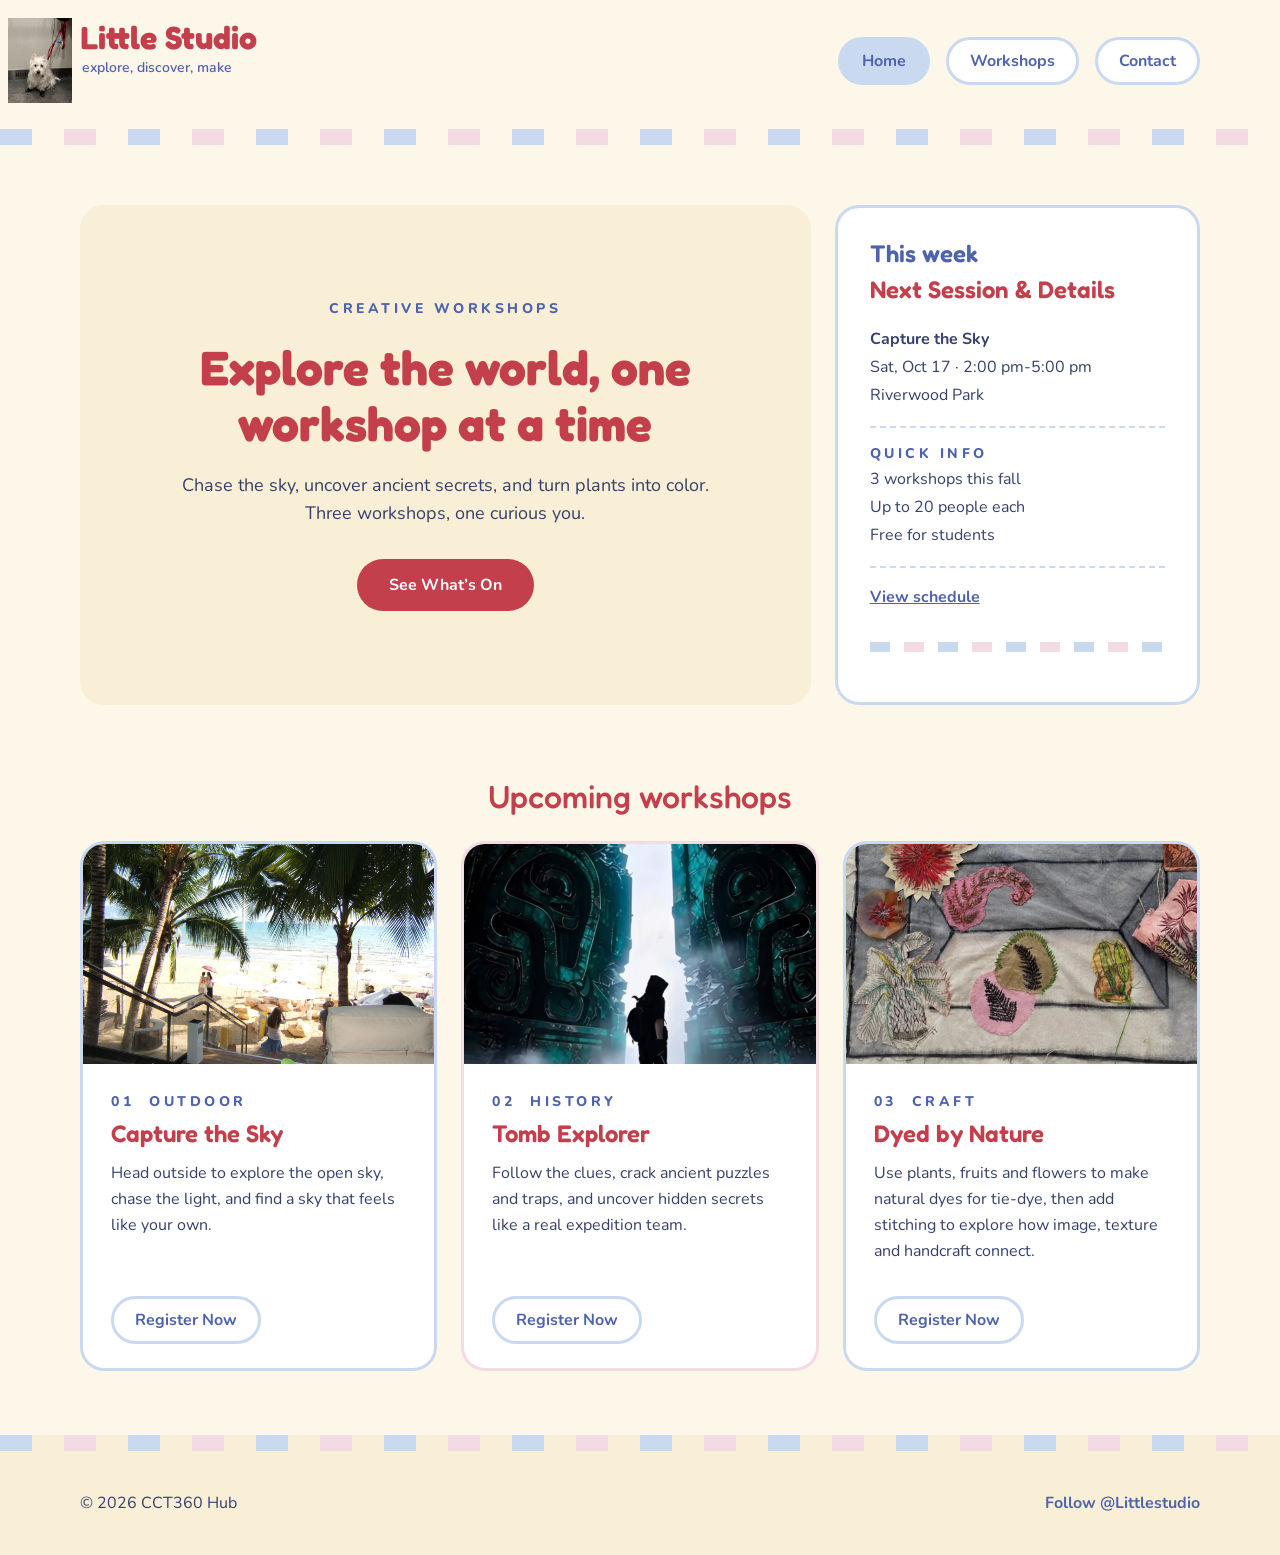
==== index.html @ d494dcdf "version-1" ====
<!DOCTYPE html>
<html lang="en">
<head>
  <meta charset="UTF-8">
  <meta name="viewport" content="width=device-width, initial-scale=1.0">
  <title>Little Studio</title>
  <link href="https://fonts.googleapis.com/css2?family=Fredoka:wght@500;600;700&family=Nunito:wght@400;600;700;800&display=swap" rel="stylesheet">
  <link rel="stylesheet" href="css/style.css">
</head>
<body>

  <header class="site-header">
    <a href="#" class="logo">
      <img src="assets/logo.png" alt="Star logo">
      <div>
        <p class="logo-name">Little Studio</p>
        <p class="logo-tagline">explore, discover, make</p>
      </div>
    </a>
    <nav>
      <ul class="nav-links">
        <li><a href="#" class="active">Home</a></li>
        <li><a href="#">Workshops</a></li>
        <li><a href="#">Contact</a></li>
      </ul>
    </nav>
  </header>

  <div class="stripe"></div>

  <main class="container">

    <!-- Hero -->
    <section class="hero-grid">

      <div class="spotlight-banner">
        <p class="eyebrow">CREATIVE WORKSHOPS</p>
        <h1>Explore the world, one workshop at a time</h1>
        <p class="lead">Chase the sky, uncover ancient secrets, and turn plants into color. Three workshops, one curious you.</p>
        <a href="#" class="btn-primary">See What’s On</a>
      </div>

      <aside class="sidebar">
        <h2>This week</h2>
        <h3>Next Session &amp; Details</h3>
        <p class="session-name">Capture the Sky</p>
        <p>Sat, Oct 17 · 2:00 pm-5:00 pm</p>
        <p>Riverwood Park</p>

        <hr>

        <p class="eyebrow">QUICK INFO</p>
        <p>3 workshops this fall</p>
        <p>Up to 20 people each</p>
        <p>Free for students</p>

        <hr>

        <a href="#" class="quick-link">View schedule</a>
        <div class="stripe-small"></div>
      </aside>

    </section>

    <h2 class="section-title">Upcoming workshops</h2>

    <section class="cards-gallery">

      <article class="card">
        <img src="assets/image1.jpg" alt="Beach with palm leaves and blue sky">
        <p class="eyebrow">01&nbsp; OUTDOOR</p>
        <h3>Capture the Sky</h3>
        <p>Head outside to explore the open sky, chase the light, and find a sky that feels like your own.</p>
        <a href="#" class="btn">Register Now</a>
      </article>

      <article class="card card-pink">
        <img src="assets/image2.jpg" alt="Explorer in an ancient tomb">
        <p class="eyebrow">02&nbsp; HISTORY</p>
        <h3>Tomb Explorer</h3>
        <p>Follow the clues, crack ancient puzzles and traps, and uncover hidden secrets like a real expedition team.</p>
        <a href="#" class="btn">Register Now</a>
      </article>

      <article class="card">
        <img src="assets/image3.jpg" alt="Fabric dyed with plants and flowers">
        <p class="eyebrow">03&nbsp; CRAFT</p>
        <h3>Dyed by Nature</h3>
        <p>Use plants, fruits and flowers to make natural dyes for tie-dye, then add stitching to explore how image, texture and handcraft connect.</p>
        <a href="#" class="btn">Register Now</a>
      </article>

    </section>

  </main>

  <div class="stripe stripe-footer"></div>

  <footer class="site-footer">
    <p>&copy; 2026 CCT360 Hub</p>
    <a href="#">Follow @Littlestudio</a>
  </footer>

</body>
</html>
---- css/style.css ----
* {
  box-sizing: border-box;
}

body {
  margin: 0;
  background-color: #FCF7E8;
  color: #36406B;
  font-family: "Nunito", sans-serif;
  font-size: 16px;
  line-height: 26px;
}

h1,
h2,
h3,
p,
ul {
  margin: 0;
}

a {
  text-decoration: none;
}

img {
  display: block;
  max-width: 100%;
}

.eyebrow {
  color: #4F63AD;
  font-size: 14px;
  font-weight: 800;
  line-height: 20px;
  letter-spacing: 3.5px;
}


.stripe {
  height: 12px;
  background-image: repeating-linear-gradient(90deg, #C9DAF0 0px 24px, transparent 24px 48px, #F4DAE3 48px 72px, transparent 72px 96px);
}

.stripe-footer {
  background-color: #F8EFD6;
}

.stripe-small {
  height: 10px;
  margin-top: auto;
  background-image: repeating-linear-gradient(90deg, #C9DAF0 0px 20px, transparent 20px 34px, #F4DAE3 34px 54px, transparent 54px 68px);
}


.site-header {
  display: flex;
  justify-content: space-between;
  align-items: center;
  flex-wrap: wrap;
  gap: 20px;
  padding: 16px 20px 20px 7px;
}

.logo {
  display: flex;
  align-items: flex-start;
  gap: 4px;
}

.logo img {
  width: 37px;
}

.logo-name {
  color: #C43F4C;
  font-family: "Fredoka", sans-serif;
  font-size: 32px;
  font-weight: 700;
  line-height: 40px;
}

.logo-tagline {
  margin-left: 2px;
  color: #4F63AD;
  font-size: 14px;
  font-weight: 600;
  line-height: 20px;
}

.nav-links {
  display: flex;
  gap: 10px;
  padding-left: 13px;
  list-style: none;
}

.nav-links a {
  display: block;
  padding: 9px 15px;
  border: 3px solid #C9DAF0;
  border-radius: 999px;
  background-color: #FFFFFF;
  color: #4F63AD;
  font-weight: 700;
  line-height: 24px;
}

.nav-links a.active {
  background-color: #C9DAF0;
}


.container {
  padding: 32px 20px 56px;
}


.hero-grid {
  display: grid;
  grid-template-columns: 1fr;
  gap: 24px;
}

.spotlight-banner {
  display: flex;
  flex-direction: column;
  justify-content: center;
  align-items: center;
  padding: 40px 24px;
  border-radius: 24px;
  background-color: #F8EFD6;
  text-align: center;
}

.spotlight-banner h1 {
  margin: 16px 0;
  color: #C43F4C;
  font-family: "Fredoka", sans-serif;
  font-size: 36px;
  font-weight: 700;
  line-height: 44px;
}

.lead {
  max-width: 560px;
  font-size: 18px;
  line-height: 28px;
}

.btn-primary {
  margin-top: 28px;
  padding: 14px 32px;
  border-radius: 999px;
  background-color: #C43F4C;
  color: #FFFFFF;
  font-weight: 700;
  line-height: 24px;
}

.sidebar {
  display: flex;
  flex-direction: column;
  padding: 20px 24px 30px;
  border: 3px solid #C9DAF0;
  border-radius: 24px;
  background-color: #FFFFFF;
}

.sidebar h2,
.sidebar h3 {
  font-family: "Fredoka", sans-serif;
  font-size: 24px;
  font-weight: 600;
  line-height: 32px;
}

.sidebar h2 {
  color: #4F63AD;
}

.sidebar h3 {
  margin: 4px 0 20px;
  color: #C43F4C;
}

.sidebar p {
  margin-bottom: 2px;
}

.session-name {
  font-weight: 700;
}

.sidebar hr {
  width: 100%;
  margin: 16px 0;
  border: none;
  border-top: 2px dashed #C9DAF0;
}

.quick-link {
  margin-bottom: 32px;
  color: #4F63AD;
  font-weight: 700;
  text-decoration: underline;
}


.section-title {
  margin: 56px 0 24px;
  color: #C43F4C;
  font-family: "Fredoka", sans-serif;
  font-size: 32px;
  font-weight: 500;
  line-height: 40px;
  text-align: center;
}


.cards-gallery {
  display: grid;
  grid-template-columns: 1fr;
  gap: 24px;
}


.card {
  display: flex;
  flex-direction: column;
  overflow: hidden;
  border: 3px solid #C9DAF0;
  border-radius: 24px;
  background-color: #FFFFFF;
}

.card-pink {
  border-color: #F4DAE3;
}

.card img {
  width: 100%;
  height: 190px;
  object-fit: cover;
}

.card .eyebrow {
  margin: 24px 24px 6px;
}

.card h3 {
  margin: 0 24px 10px;
  color: #C43F4C;
  font-family: "Fredoka", sans-serif;
  font-size: 24px;
  font-weight: 600;
  line-height: 32px;
}

.card p {
  margin: 0 24px 32px;
}

.btn {
  align-self: flex-start;
  margin: 0 24px 24px;
  margin-top: auto;
  padding: 9px 21px;
  border: 3px solid #C9DAF0;
  border-radius: 999px;
  background-color: #FFFFFF;
  color: #4F63AD;
  font-weight: 700;
  line-height: 24px;
}


.site-footer {
  display: flex;
  justify-content: space-between;
  flex-direction: column;
  gap: 6px;
  padding: 32px 20px 24px;
  background-color: #F8EFD6;
}

.site-footer a {
  color: #4F63AD;
  font-weight: 700;
  line-height: 24px;
}

@media (min-width: 768px) {

  .stripe {
    height: 16px;
    background-image: repeating-linear-gradient(90deg, #C9DAF0 0px 32px, transparent 32px 64px, #F4DAE3 64px 96px, transparent 96px 128px);
  }

  .site-header {
    padding: 18px 80px 26px 8px;
  }

  .logo {
    gap: 8px;
  }

  .logo img {
    width: 64px;
  }

  .nav-links {
    gap: 16px;
    padding-left: 0;
  }

  .nav-links a {
    padding: 9px 21px;
  }

  .container {
    padding: 60px 80px 64px;
  }

  .hero-grid {
    grid-template-columns: 2fr 1fr;
  }

  .spotlight-banner h1 {
    max-width: 660px;
    margin: 20px 0;
    font-size: 48px;
    line-height: 56px;
  }

  .btn-primary {
    margin-top: 32px;
  }

  .sidebar {
    padding: 30px 32px 50px;
  }

  .section-title {
    margin-top: 72px;
  }

  .cards-gallery {
    grid-template-columns: repeat(auto-fit, minmax(250px, 1fr));
  }

  .card img {
    height: 220px;
  }

  .card .eyebrow {
    margin: 28px 28px 6px;
  }

  .card h3 {
    margin: 0 28px 10px;
  }

  .card p {
    margin: 0 28px 32px;
  }

  .btn {
    margin: 0 28px 24px;
    margin-top: auto;
  }

  .site-footer {
    flex-direction: row;
    align-items: center;
    padding: 39px 80px;
  }
}
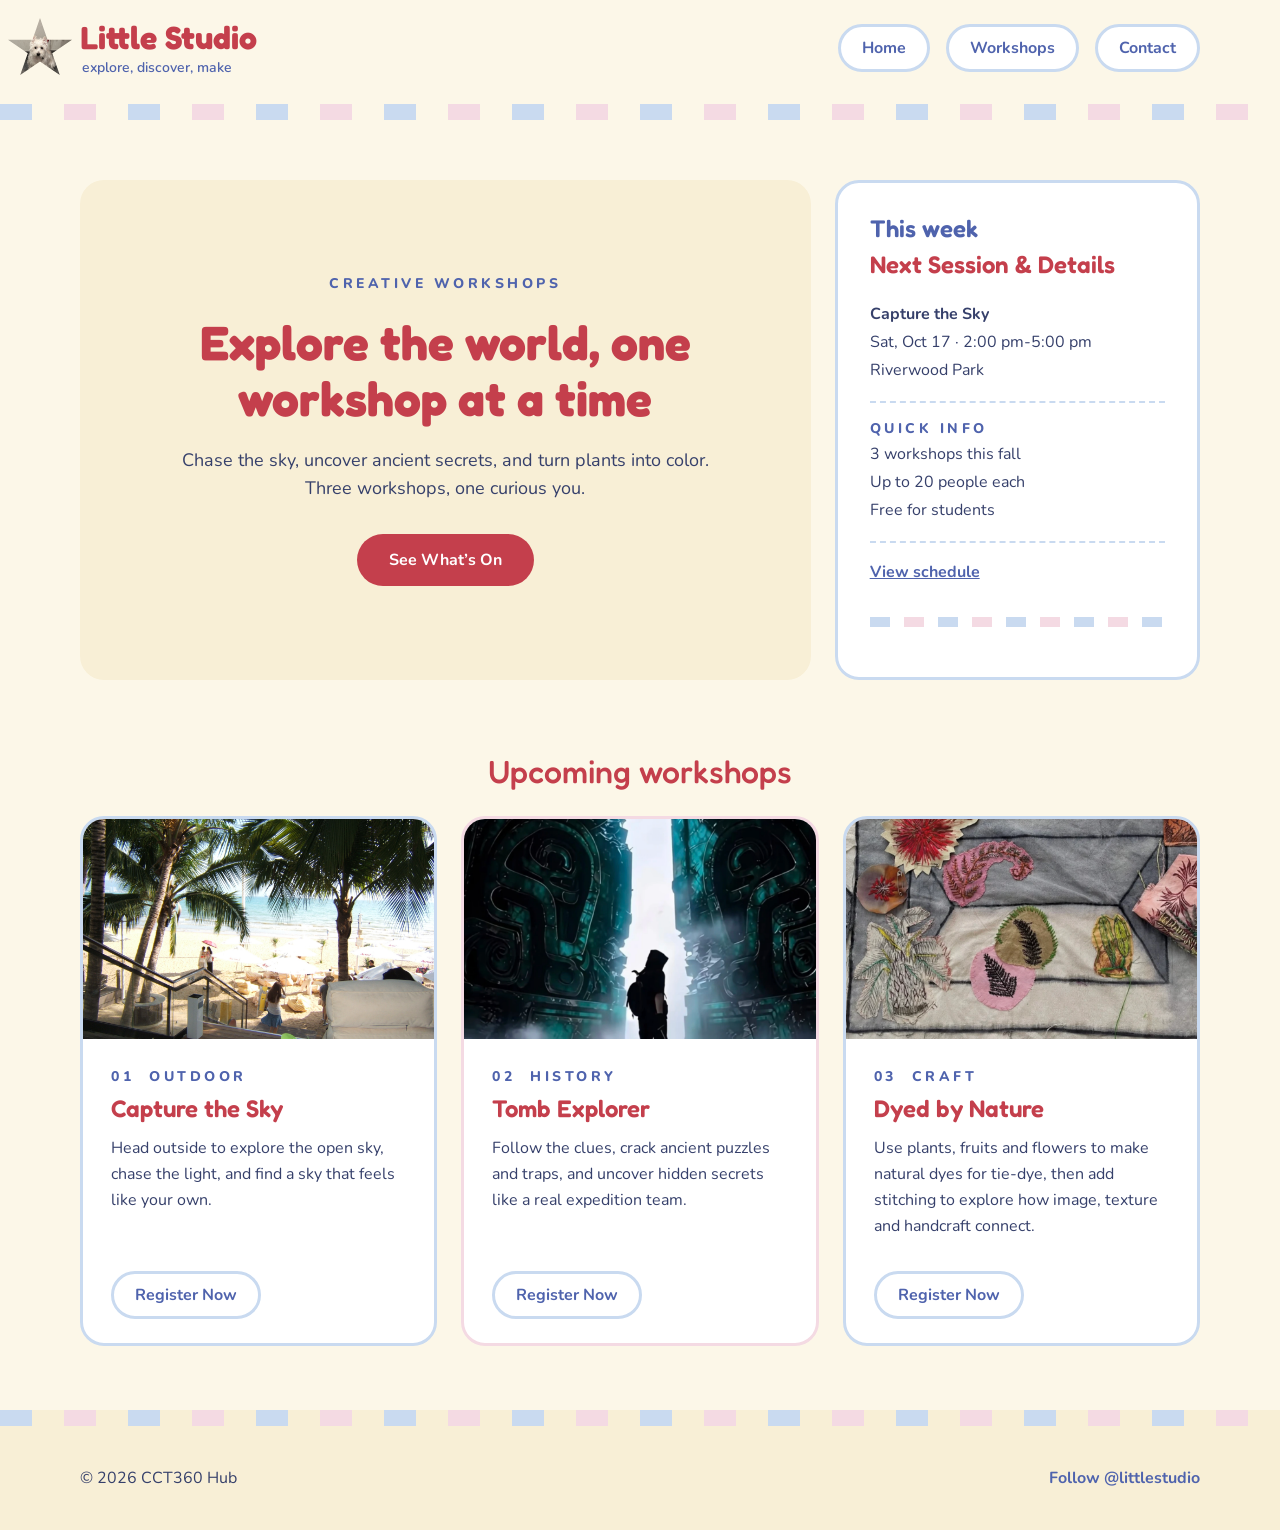
==== commit f9d57b04: "version-2" ====
--- a/index.html
+++ b/index.html
@@ -7,7 +7,7 @@
   <link href="https://fonts.googleapis.com/css2?family=Fredoka:wght@500;600;700&family=Nunito:wght@400;600;700;800&display=swap" rel="stylesheet">
   <link rel="stylesheet" href="css/style.css">
 </head>
-<body>
+<body id="home">
 
   <header class="site-header">
     <a href="#" class="logo">
@@ -19,9 +19,9 @@
     </a>
     <nav>
       <ul class="nav-links">
-        <li><a href="#" class="active">Home</a></li>
-        <li><a href="#">Workshops</a></li>
-        <li><a href="#">Contact</a></li>
+        <li><a href="#home">Home</a></li>
+        <li><a href="#workshops">Workshops</a></li>
+        <li><a href="#contact">Contact</a></li>
       </ul>
     </nav>
   </header>
@@ -30,14 +30,13 @@
 
   <main class="container">
 
-    <!-- Hero -->
     <section class="hero-grid">
 
       <div class="spotlight-banner">
         <p class="eyebrow">CREATIVE WORKSHOPS</p>
         <h1>Explore the world, one workshop at a time</h1>
         <p class="lead">Chase the sky, uncover ancient secrets, and turn plants into color. Three workshops, one curious you.</p>
-        <a href="#" class="btn-primary">See What’s On</a>
+        <a href="#workshops" class="btn-primary">See What’s On</a>
       </div>
 
       <aside class="sidebar">
@@ -56,13 +55,13 @@
 
         <hr>
 
-        <a href="#" class="quick-link">View schedule</a>
+        <a href="#workshops" class="quick-link">View schedule</a>
         <div class="stripe-small"></div>
       </aside>
 
     </section>
 
-    <h2 class="section-title">Upcoming workshops</h2>
+    <h2 class="section-title" id="workshops">Upcoming workshops</h2>
 
     <section class="cards-gallery">
 
@@ -71,7 +70,7 @@
         <p class="eyebrow">01&nbsp; OUTDOOR</p>
         <h3>Capture the Sky</h3>
         <p>Head outside to explore the open sky, chase the light, and find a sky that feels like your own.</p>
-        <a href="#" class="btn">Register Now</a>
+        <button class="btn">Register Now</button>
       </article>
 
       <article class="card card-pink">
@@ -79,7 +78,7 @@
         <p class="eyebrow">02&nbsp; HISTORY</p>
         <h3>Tomb Explorer</h3>
         <p>Follow the clues, crack ancient puzzles and traps, and uncover hidden secrets like a real expedition team.</p>
-        <a href="#" class="btn">Register Now</a>
+        <button class="btn">Register Now</button>
       </article>
 
       <article class="card">
@@ -87,7 +86,7 @@
         <p class="eyebrow">03&nbsp; CRAFT</p>
         <h3>Dyed by Nature</h3>
         <p>Use plants, fruits and flowers to make natural dyes for tie-dye, then add stitching to explore how image, texture and handcraft connect.</p>
-        <a href="#" class="btn">Register Now</a>
+        <button class="btn">Register Now</button>
       </article>
 
     </section>
@@ -96,10 +95,32 @@
 
   <div class="stripe stripe-footer"></div>
 
-  <footer class="site-footer">
+  <footer class="site-footer" id="contact">
     <p>&copy; 2026 CCT360 Hub</p>
-    <a href="#">Follow @Littlestudio</a>
+    <a href="#">Follow @littlestudio</a>
   </footer>
+
+  <script>
+    const navLinks = document.querySelectorAll(".nav-links a");
+
+    navLinks.forEach(function (link) {
+      link.addEventListener("click", function () {
+        navLinks.forEach(function (item) {
+          item.classList.remove("active");
+        });
+        link.classList.add("active");
+      });
+    });
+
+    const registerButtons = document.querySelectorAll(".btn");
+
+    registerButtons.forEach(function (button) {
+      button.addEventListener("click", function () {
+        button.classList.add("clicked");
+        alert("Registered successfully!");
+      });
+    });
+  </script>
 
 </body>
 </html>
--- a/css/style.css
+++ b/css/style.css
@@ -1,5 +1,9 @@
 * {
   box-sizing: border-box;
+}
+
+html {
+  scroll-behavior: smooth;
 }
 
 body {
@@ -23,6 +27,11 @@
   text-decoration: none;
 }
 
+a:focus,
+button:focus {
+  outline: none;
+}
+
 img {
   display: block;
   max-width: 100%;
@@ -70,6 +79,10 @@
 
 .logo img {
   width: 37px;
+  height: 33px;
+  object-fit: cover;
+  object-position: 50% 64%;
+  clip-path: polygon(50% 0%, 61.8% 38.2%, 100% 38.2%, 69.1% 61.8%, 80.9% 100%, 50% 76.4%, 19.1% 100%, 30.9% 61.8%, 0% 38.2%, 38.2% 38.2%);
 }
 
 .logo-name {
@@ -104,6 +117,10 @@
   color: #4F63AD;
   font-weight: 700;
   line-height: 24px;
+}
+
+.nav-links a:hover {
+  background-color: #EAF1FA;
 }
 
 .nav-links a.active {
@@ -158,6 +175,11 @@
   line-height: 24px;
 }
 
+.btn-primary:hover,
+.btn-primary:active {
+  background-color: #9E2F3B;
+}
+
 .sidebar {
   display: flex;
   flex-direction: column;
@@ -204,6 +226,11 @@
   color: #4F63AD;
   font-weight: 700;
   text-decoration: underline;
+}
+
+.quick-link:hover,
+.quick-link:active {
+  color: #C43F4C;
 }
 
 
@@ -270,8 +297,19 @@
   border-radius: 999px;
   background-color: #FFFFFF;
   color: #4F63AD;
+  font-family: "Nunito", sans-serif;
+  font-size: 16px;
   font-weight: 700;
   line-height: 24px;
+  cursor: pointer;
+}
+
+.btn:hover {
+  background-color: #EAF1FA;
+}
+
+.btn.clicked {
+  background-color: #C9DAF0;
 }
 
 
@@ -290,6 +328,7 @@
   line-height: 24px;
 }
 
+
 @media (min-width: 768px) {
 
   .stripe {
@@ -307,6 +346,7 @@
 
   .logo img {
     width: 64px;
+    height: 57px;
   }
 
   .nav-links {
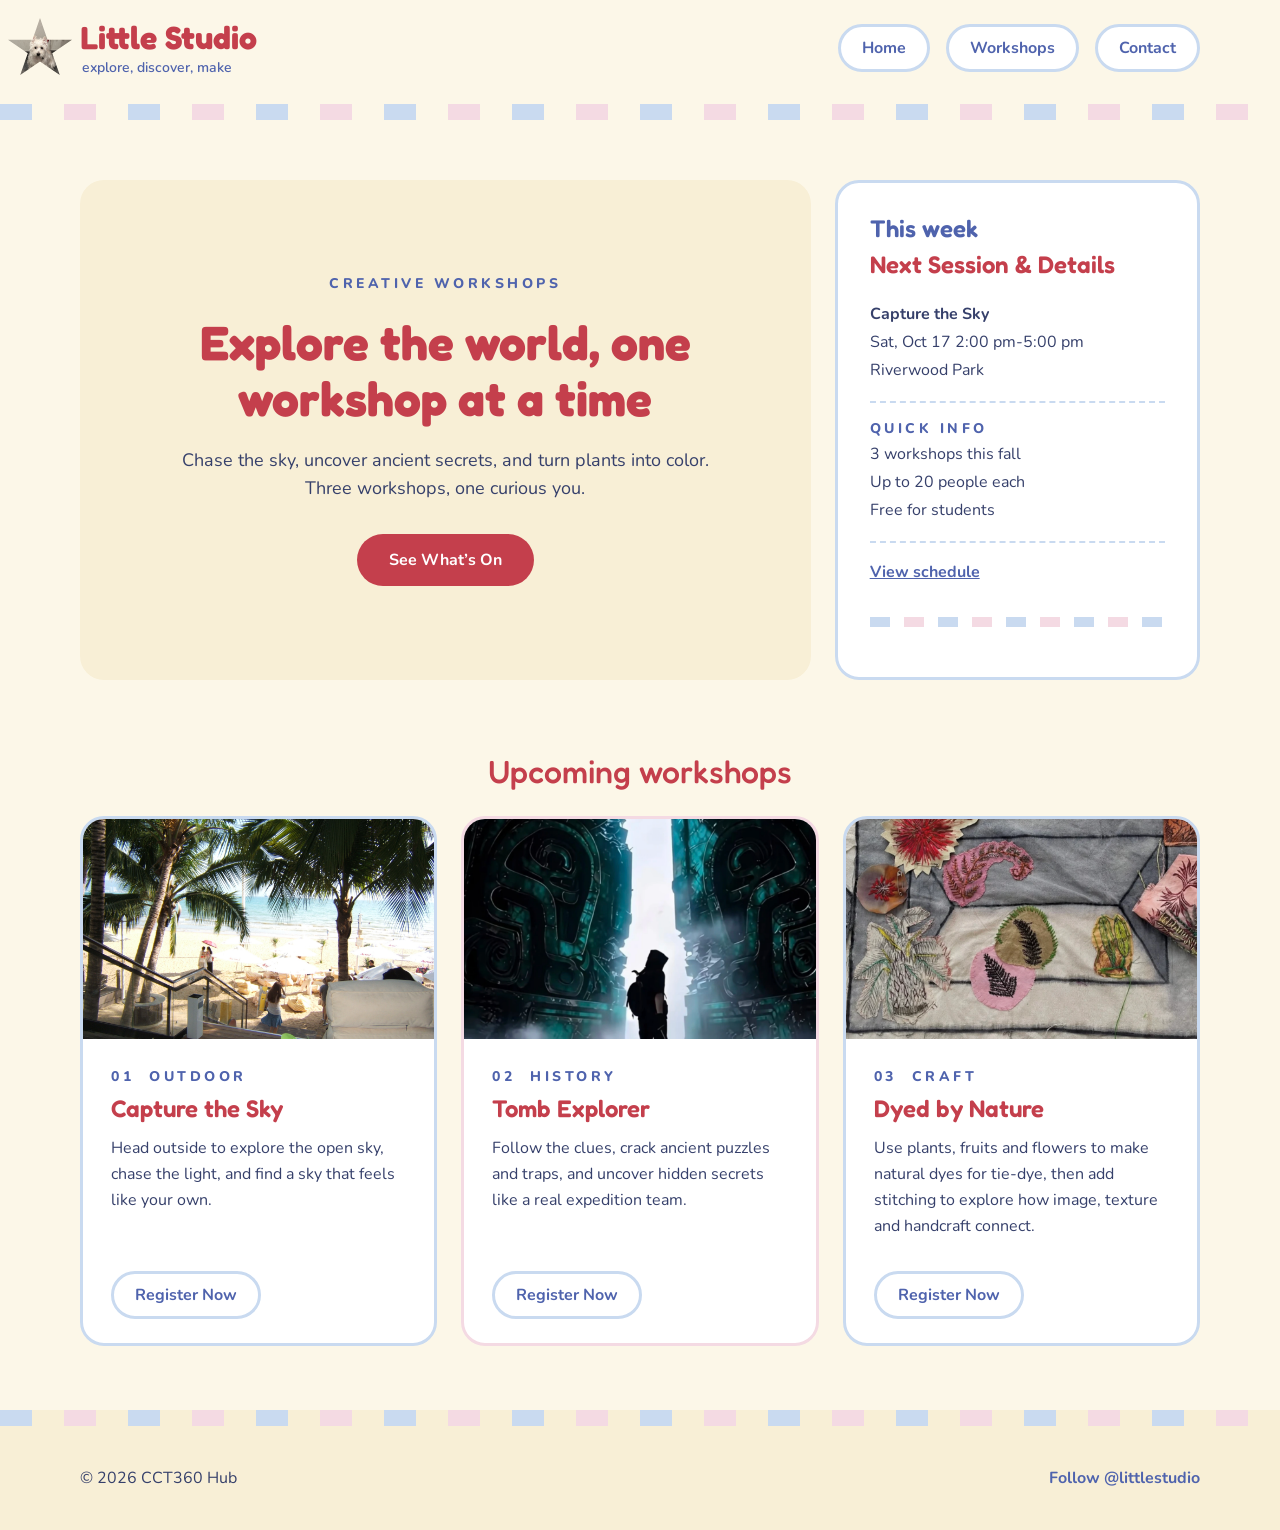
==== commit b13374e0: "Simplify button interactions and update styling" ====
--- a/index.html
+++ b/index.html
@@ -43,7 +43,7 @@
         <h2>This week</h2>
         <h3>Next Session &amp; Details</h3>
         <p class="session-name">Capture the Sky</p>
-        <p>Sat, Oct 17 · 2:00 pm-5:00 pm</p>
+        <p>Sat, Oct 17  2:00 pm-5:00 pm</p>
         <p>Riverwood Park</p>
 
         <hr>
@@ -70,7 +70,7 @@
         <p class="eyebrow">01&nbsp; OUTDOOR</p>
         <h3>Capture the Sky</h3>
         <p>Head outside to explore the open sky, chase the light, and find a sky that feels like your own.</p>
-        <button class="btn">Register Now</button>
+        <button class="btn" onclick="alert('Registered successfully!')">Register Now</button>
       </article>
 
       <article class="card card-pink">
@@ -78,7 +78,7 @@
         <p class="eyebrow">02&nbsp; HISTORY</p>
         <h3>Tomb Explorer</h3>
         <p>Follow the clues, crack ancient puzzles and traps, and uncover hidden secrets like a real expedition team.</p>
-        <button class="btn">Register Now</button>
+        <button class="btn" onclick="alert('Registered successfully!')">Register Now</button>
       </article>
 
       <article class="card">
@@ -86,7 +86,7 @@
         <p class="eyebrow">03&nbsp; CRAFT</p>
         <h3>Dyed by Nature</h3>
         <p>Use plants, fruits and flowers to make natural dyes for tie-dye, then add stitching to explore how image, texture and handcraft connect.</p>
-        <button class="btn">Register Now</button>
+        <button class="btn" onclick="alert('Registered successfully!')">Register Now</button>
       </article>
 
     </section>
@@ -104,21 +104,12 @@
     const navLinks = document.querySelectorAll(".nav-links a");
 
     navLinks.forEach(function (link) {
-      link.addEventListener("click", function () {
+      link.onclick = function () {
         navLinks.forEach(function (item) {
           item.classList.remove("active");
         });
         link.classList.add("active");
-      });
-    });
-
-    const registerButtons = document.querySelectorAll(".btn");
-
-    registerButtons.forEach(function (button) {
-      button.addEventListener("click", function () {
-        button.classList.add("clicked");
-        alert("Registered successfully!");
-      });
+      };
     });
   </script>
 
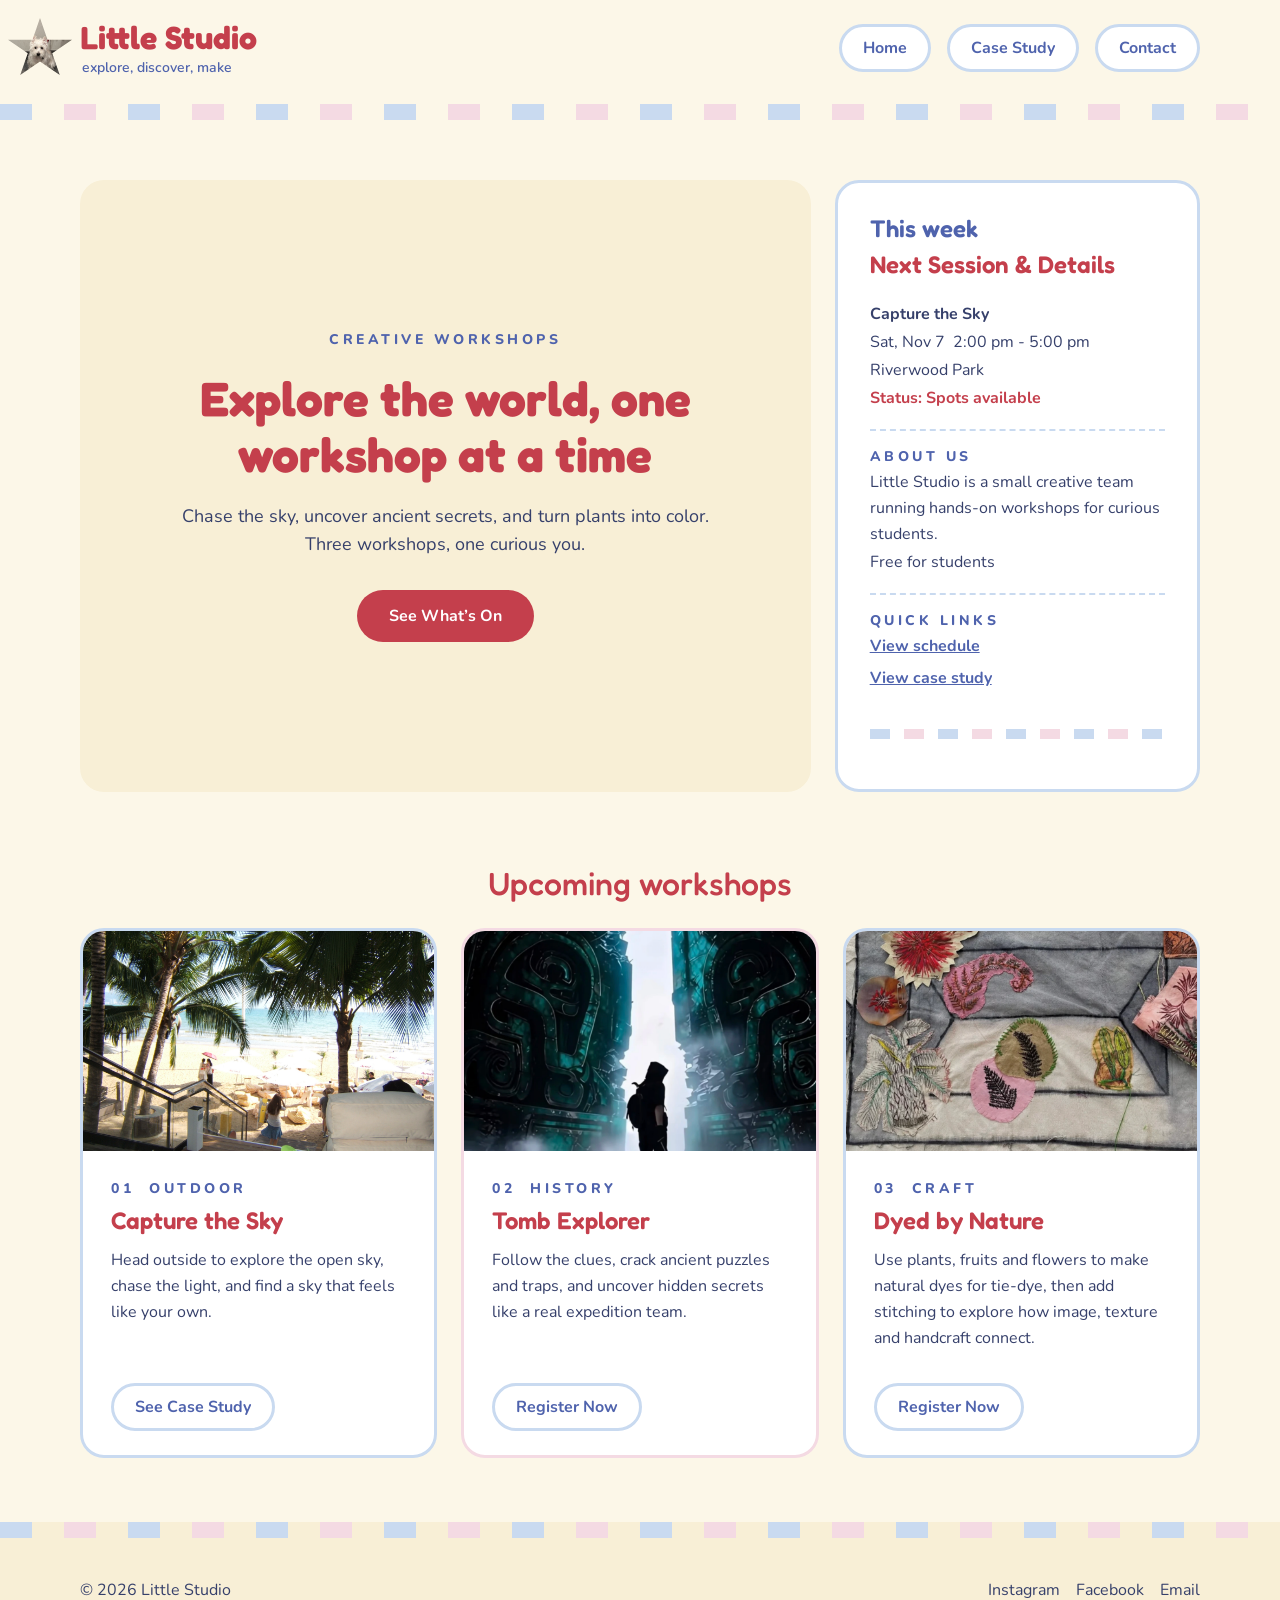
==== commit 3b7fa6fd: "3" ====
--- a/index.html
+++ b/index.html
@@ -3,15 +3,15 @@
 <head>
   <meta charset="UTF-8">
   <meta name="viewport" content="width=device-width, initial-scale=1.0">
-  <title>Little Studio</title>
+  <title>Little Studio | Home</title>
   <link href="https://fonts.googleapis.com/css2?family=Fredoka:wght@500;600;700&family=Nunito:wght@400;600;700;800&display=swap" rel="stylesheet">
   <link rel="stylesheet" href="css/style.css">
 </head>
-<body id="home">
+<body>
 
   <header class="site-header">
-    <a href="#" class="logo">
-      <img src="assets/logo.png" alt="Star logo">
+    <a href="index.html" class="logo">
+      <img src="assets/logo.png" alt="Little Studio star logo">
       <div>
         <p class="logo-name">Little Studio</p>
         <p class="logo-tagline">explore, discover, make</p>
@@ -19,8 +19,8 @@
     </a>
     <nav>
       <ul class="nav-links">
-        <li><a href="#home">Home</a></li>
-        <li><a href="#workshops">Workshops</a></li>
+        <li><a href="index.html">Home</a></li>
+        <li><a href="detail.html">Case Study</a></li>
         <li><a href="#contact">Contact</a></li>
       </ul>
     </nav>
@@ -43,19 +43,23 @@
         <h2>This week</h2>
         <h3>Next Session &amp; Details</h3>
         <p class="session-name">Capture the Sky</p>
-        <p>Sat, Oct 17  2:00 pm-5:00 pm</p>
+        <p>Sat, Nov 7 &nbsp;2:00 pm - 5:00 pm</p>
         <p>Riverwood Park</p>
+        <p class="status">Status: Spots available</p>
 
         <hr>
 
-        <p class="eyebrow">QUICK INFO</p>
-        <p>3 workshops this fall</p>
-        <p>Up to 20 people each</p>
+        <p class="eyebrow">ABOUT US</p>
+        <p>Little Studio is a small creative team running hands-on workshops for curious students.</p>
         <p>Free for students</p>
 
         <hr>
 
-        <a href="#workshops" class="quick-link">View schedule</a>
+        <p class="eyebrow">QUICK LINKS</p>
+        <ul class="quick-links">
+          <li><a href="#workshops" class="quick-link">View schedule</a></li>
+          <li><a href="detail.html" class="quick-link">View case study</a></li>
+        </ul>
         <div class="stripe-small"></div>
       </aside>
 
@@ -70,7 +74,7 @@
         <p class="eyebrow">01&nbsp; OUTDOOR</p>
         <h3>Capture the Sky</h3>
         <p>Head outside to explore the open sky, chase the light, and find a sky that feels like your own.</p>
-        <button class="btn" onclick="alert('Registered successfully!')">Register Now</button>
+        <a href="detail.html" class="btn">See Case Study</a>
       </article>
 
       <article class="card card-pink">
@@ -96,8 +100,12 @@
   <div class="stripe stripe-footer"></div>
 
   <footer class="site-footer" id="contact">
-    <p>&copy; 2026 CCT360 Hub</p>
-    <a href="#">Follow @littlestudio</a>
+    <p>&copy; 2026 Little Studio</p>
+    <ul class="social-links">
+      <li>Instagram</a></li>
+      <li>Facebook</a></li>
+      <li>Email</a></li>
+    </ul>
   </footer>
 
   <script>
--- a/css/style.css
+++ b/css/style.css
@@ -1,4 +1,6 @@
 * {
+  margin: 0;
+  padding: 0;
   box-sizing: border-box;
 }
 
@@ -7,7 +9,6 @@
 }
 
 body {
-  margin: 0;
   background-color: #FCF7E8;
   color: #36406B;
   font-family: "Nunito", sans-serif;
@@ -15,21 +16,8 @@
   line-height: 26px;
 }
 
-h1,
-h2,
-h3,
-p,
-ul {
-  margin: 0;
-}
-
 a {
   text-decoration: none;
-}
-
-a:focus,
-button:focus {
-  outline: none;
 }
 
 img {
@@ -117,6 +105,7 @@
   color: #4F63AD;
   font-weight: 700;
   line-height: 24px;
+  transition: background-color 0.2s;
 }
 
 .nav-links a:hover {
@@ -166,6 +155,7 @@
 }
 
 .btn-primary {
+  display: inline-block;
   margin-top: 28px;
   padding: 14px 32px;
   border-radius: 999px;
@@ -173,6 +163,7 @@
   color: #FFFFFF;
   font-weight: 700;
   line-height: 24px;
+  transition: background-color 0.2s;
 }
 
 .btn-primary:hover,
@@ -214,6 +205,11 @@
   font-weight: 700;
 }
 
+.status {
+  color: #C43F4C;
+  font-weight: 700;
+}
+
 .sidebar hr {
   width: 100%;
   margin: 16px 0;
@@ -221,8 +217,16 @@
   border-top: 2px dashed #C9DAF0;
 }
 
+.quick-links {
+  margin-bottom: 32px;
+  list-style: none;
+}
+
+.quick-links li {
+  margin-bottom: 6px;
+}
+
 .quick-link {
-  margin-bottom: 32px;
   color: #4F63AD;
   font-weight: 700;
   text-decoration: underline;
@@ -232,6 +236,7 @@
 .quick-link:active {
   color: #C43F4C;
 }
+
 
 
 .section-title {
@@ -244,13 +249,11 @@
   text-align: center;
 }
 
-
 .cards-gallery {
   display: grid;
   grid-template-columns: 1fr;
   gap: 24px;
 }
-
 
 .card {
   display: flex;
@@ -259,10 +262,20 @@
   border: 3px solid #C9DAF0;
   border-radius: 24px;
   background-color: #FFFFFF;
+  transition: transform 0.2s, box-shadow 0.2s;
+}
+
+.card:hover {
+  transform: translateY(-6px);
+  box-shadow: 0 8px 0 #C9DAF0;
 }
 
 .card-pink {
   border-color: #F4DAE3;
+}
+
+.card-pink:hover {
+  box-shadow: 0 8px 0 #F4DAE3;
 }
 
 .card img {
@@ -302,31 +315,182 @@
   font-weight: 700;
   line-height: 24px;
   cursor: pointer;
+  transition: background-color 0.2s;
 }
 
 .btn:hover {
   background-color: #EAF1FA;
 }
 
-.btn.clicked {
-  background-color: #C9DAF0;
-}
+
+
+.detail-hero {
+  padding: 40px 24px;
+  border-radius: 24px;
+  background-color: #F8EFD6;
+  text-align: center;
+}
+
+.detail-hero h1 {
+  margin: 16px 0;
+  color: #C43F4C;
+  font-family: "Fredoka", sans-serif;
+  font-size: 36px;
+  font-weight: 700;
+  line-height: 44px;
+}
+
+.lead-text {
+  max-width: 640px;
+  margin: 0 auto;
+  font-size: 18px;
+  line-height: 28px;
+}
+
+
+
+.content-grid {
+  display: grid;
+  grid-template-columns: 1fr;
+  gap: 24px;
+  margin-top: 40px;
+}
+
+.detail-article {
+  padding: 28px 24px 32px;
+  border: 3px solid #C9DAF0;
+  border-radius: 24px;
+  background-color: #FFFFFF;
+}
+
+.detail-article h2 {
+  margin-bottom: 10px;
+  color: #C43F4C;
+  font-family: "Fredoka", sans-serif;
+  font-size: 24px;
+  font-weight: 600;
+  line-height: 32px;
+}
+
+.detail-article p {
+  margin-bottom: 28px;
+}
+
+.detail-article ul {
+  padding-left: 20px;
+}
+
+.detail-article li {
+  margin-bottom: 6px;
+}
+
+.detail-photo {
+  margin-bottom: 20px;
+}
+
+.detail-photo img {
+  width: 100%;
+  height: 260px;
+  object-fit: cover;
+  border-radius: 16px;
+}
+
+.detail-photo figcaption {
+  margin-top: 8px;
+  color: #4F63AD;
+  font-size: 14px;
+}
+
+.media-placeholder {
+  display: flex;
+  justify-content: center;
+  align-items: center;
+  height: 200px;
+  margin-bottom: 28px;
+  padding: 20px;
+  border: 3px dashed #F4DAE3;
+  border-radius: 16px;
+  background-color: #FCF7E8;
+  color: #4F63AD;
+  font-weight: 700;
+  text-align: center;
+}
+
+.media-placeholder p {
+  margin-bottom: 0;
+}
+
+.meta-sidebar {
+  align-self: start;
+  padding: 24px;
+  border: 3px solid #F4DAE3;
+  border-radius: 24px;
+  background-color: #FFFFFF;
+}
+
+.meta-sidebar h2 {
+  margin-bottom: 16px;
+  color: #4F63AD;
+  font-family: "Fredoka", sans-serif;
+  font-size: 24px;
+  font-weight: 600;
+  line-height: 32px;
+}
+
+.meta-item {
+  margin-bottom: 16px;
+  padding-bottom: 16px;
+  border-bottom: 2px dashed #C9DAF0;
+}
+
+.meta-item:last-child {
+  margin-bottom: 0;
+  padding-bottom: 0;
+  border-bottom: none;
+}
+
+.meta-item h3 {
+  margin-bottom: 4px;
+  color: #4F63AD;
+  font-size: 14px;
+  font-weight: 800;
+  line-height: 20px;
+  letter-spacing: 2px;
+}
+
+.meta-item ul {
+  list-style: none;
+}
+
 
 
 .site-footer {
   display: flex;
+  flex-direction: column;
   justify-content: space-between;
-  flex-direction: column;
   gap: 6px;
   padding: 32px 20px 24px;
   background-color: #F8EFD6;
 }
 
-.site-footer a {
+.social-links {
+  display: flex;
+  gap: 16px;
+  list-style: none;
+}
+
+.social-links a {
   color: #4F63AD;
   font-weight: 700;
   line-height: 24px;
-}
+  transition: color 0.2s;
+}
+
+.social-links a:hover {
+  color: #C43F4C;
+  text-decoration: underline;
+}
+
 
 
 @media (min-width: 768px) {
@@ -386,7 +550,7 @@
   }
 
   .cards-gallery {
-    grid-template-columns: repeat(auto-fit, minmax(250px, 1fr));
+    grid-template-columns: repeat(auto-fit, minmax(280px, 1fr));
   }
 
   .card img {
@@ -408,6 +572,33 @@
   .btn {
     margin: 0 28px 24px;
     margin-top: auto;
+  }
+
+  .detail-hero {
+    padding: 56px 80px;
+  }
+
+  .detail-hero h1 {
+    margin: 20px 0;
+    font-size: 48px;
+    line-height: 56px;
+  }
+
+  .content-grid {
+    grid-template-columns: 3fr 1fr;
+    margin-top: 48px;
+  }
+
+  .detail-article {
+    padding: 40px 48px 44px;
+  }
+
+  .detail-photo img {
+    height: 380px;
+  }
+
+  .meta-sidebar {
+    padding: 28px 20px;
   }
 
   .site-footer {
